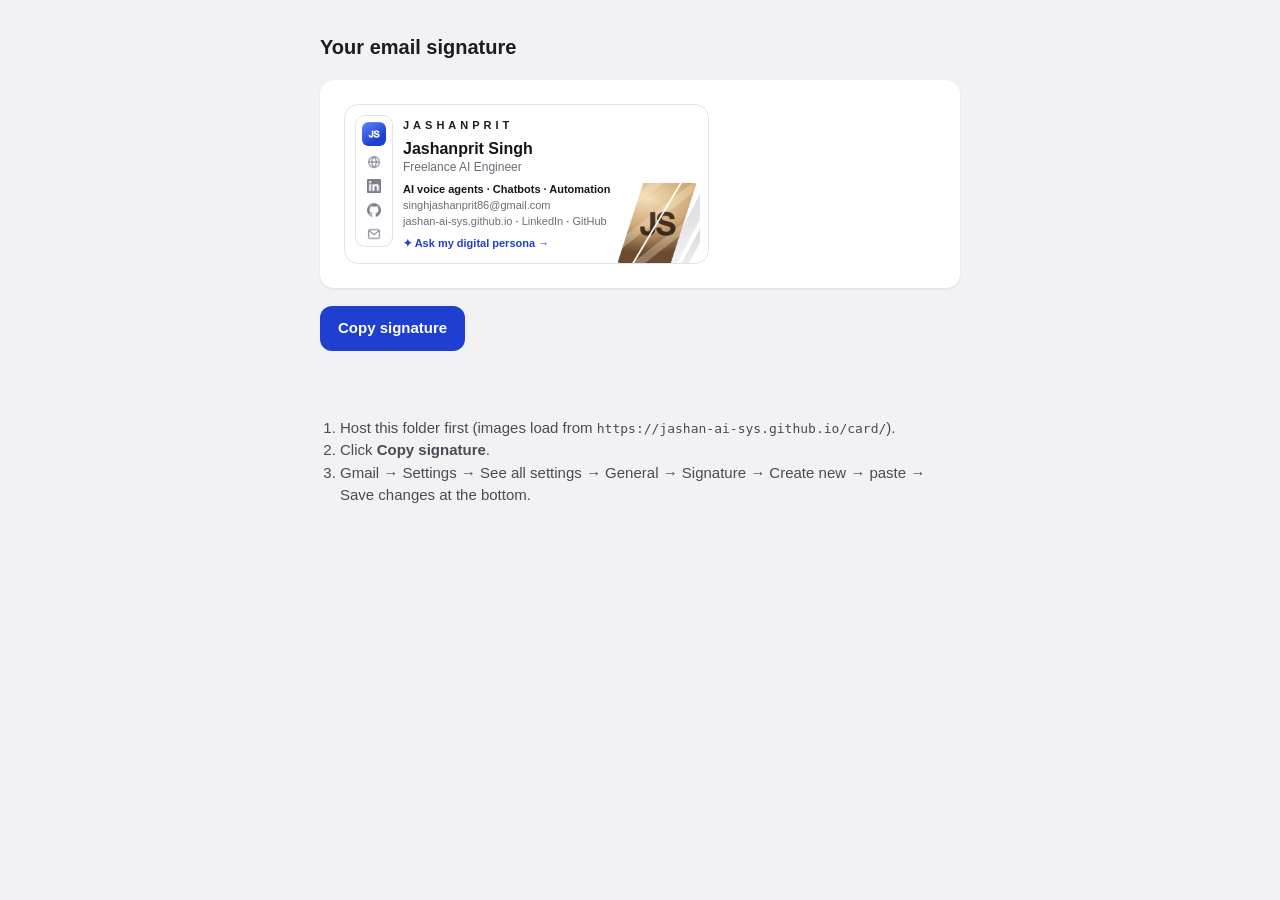
==== signature.html @ a91d68b1 "E-signature and profile card with scripted digital persona Gmail-safe signature generator (signature" ====
<!doctype html>
<html lang="en">
<head>
<meta charset="utf-8">
<meta name="viewport" content="width=device-width, initial-scale=1">
<title>Email signature · copy for Gmail</title>
<script src="config.js"></script>
<style>
  body { margin: 0; padding: 32px 16px; background: #f2f2f5; font: 15px/1.5 -apple-system, "Segoe UI", Roboto, sans-serif; color: #1c1c22; }
  main { max-width: 640px; margin: 0 auto; display: grid; gap: 18px; }
  h1 { font-size: 20px; margin: 0; }
  .preview { background: #fff; border-radius: 14px; padding: 24px; box-shadow: 0 1px 3px rgba(0,0,0,.08); overflow-x: auto; }
  button { justify-self: start; padding: 11px 18px; border-radius: 12px; border: 0; background: #1f3fd1; color: #fff; font: inherit; font-weight: 600; cursor: pointer; }
  ol { margin: 0; padding-left: 20px; color: #4a4a55; }
  .warn { background: #fff4d6; border-radius: 10px; padding: 10px 14px; color: #5c4600; }
  code { font-size: 13px; }
</style>
</head>
<body>
<main>
  <h1>Your email signature</h1>
  <p class="warn" id="warn" hidden></p>
  <div class="preview" id="preview"></div>
  <button id="copy" type="button">Copy signature</button>
  <p id="status" role="status"></p>
  <ol>
    <li>Host this folder first (images load from <code id="base"></code>).</li>
    <li>Click <b>Copy signature</b>.</li>
    <li>Gmail → Settings → See all settings → General → Signature → Create new → paste → Save changes at the bottom.</li>
  </ol>
</main>
<script>
const P = window.PROFILE;
const esc = (s) => String(s).replace(/[&<>"]/g, (c) => ({ "&": "&amp;", "<": "&lt;", ">": "&gt;", '"': "&quot;" })[c]);
const img = (name) => `${P.baseUrl}assets/sig/${name}.png`;
const profileUrl = P.baseUrl;
const social = P.links.filter((l) => l.id !== "globe");
const railIcons = [
  { id: "globe", url: P.website, label: "Portfolio" },
  ...social.map((l) => ({ id: l.id, url: l.url, label: l.label })),
  { id: "mail", url: `mailto:${P.email}`, label: "Email" },
];
const muted = "color:#6b6b76;text-decoration:none;";
// One text line per row: Outlook (Windows) ignores padding on <div> but honours it on <td>.
const line = (html, style = "") => `<tr><td style="font-size:11px;line-height:16px;${style}">${html}</td></tr>`;

// Rules for email clients: tables + inline styles + PNGs only (no <style>, flexbox, SVG or background
// images). Outer cells carry no vertical padding because Outlook copies the largest one to every cell
// in a row, which would lift the art off the bottom edge. Narrowest render is about 320px.
const signature = `
<table cellpadding="0" cellspacing="0" border="0" role="presentation" style="border-collapse:separate;border:1px solid #e2e2e8;border-radius:14px;background:#ffffff;font-family:Arial,Helvetica,sans-serif;">
  <tr>
    <td valign="top" style="padding:0 0 0 10px;">
      <table cellpadding="0" cellspacing="0" border="0" role="presentation"><tr><td style="padding:10px 0;">
        <table cellpadding="0" cellspacing="0" border="0" role="presentation" style="border-collapse:separate;border:1px solid #e2e2e8;border-radius:10px;">
          <tr><td align="center" style="padding:6px 6px 4px;"><a href="${esc(profileUrl)}"><img src="${img("mark")}" width="24" height="24" alt="${esc(P.initials)}" style="display:block;border:0;border-radius:6px;"></a></td></tr>
          ${railIcons.map((r) => `<tr><td align="center" style="padding:5px 6px;"><a href="${esc(r.url)}"><img src="${img(r.id)}" width="14" height="14" alt="${esc(r.label)}" style="display:block;border:0;"></a></td></tr>`).join("")}
        </table>
      </td></tr></table>
    </td>
    <td valign="top" style="padding:0 4px 0 10px;">
      <table cellpadding="0" cellspacing="0" border="0" role="presentation">
        ${line(esc(P.firstName.toUpperCase()), "padding-top:12px;letter-spacing:4px;color:#1c1c22;font-weight:700;")}
        <tr><td style="padding-top:6px;font-size:16px;line-height:20px;font-weight:700;"><a href="${esc(profileUrl)}" style="color:#14141a;text-decoration:none;">${esc(P.name)}</a></td></tr>
        ${line(esc(P.role), "font-size:12px;color:#6b6b76;")}
        ${line(esc(P.tagline), "padding-top:6px;font-weight:700;color:#14141a;")}
        ${line(`<a href="mailto:${esc(P.email)}" style="${muted}">${esc(P.email)}</a>`)}
        ${line([{ url: P.website, label: new URL(P.website).host }, ...social]
          .map((l) => `<a href="${esc(l.url)}" style="${muted}">${esc(l.label)}</a>`).join(" &middot; "))}
        ${line(`<a href="${esc(profileUrl)}" style="color:#1f3fd1;text-decoration:none;">&#10022; Ask my digital persona &rarr;</a>`, "padding:6px 0 12px;font-weight:700;")}
      </table>
    </td>
    <td valign="bottom" style="padding:0 8px 0 0;">
      <a href="${esc(profileUrl)}"><img src="${img("art")}" width="86" height="80" alt="${esc(P.name)}" style="display:block;border:0;"></a>
    </td>
  </tr>
</table>`.trim();

const plain = [P.name, P.role, P.email, P.website, `Ask my digital persona: ${profileUrl}`].join("\n");

document.getElementById("preview").innerHTML = signature;
document.getElementById("base").textContent = P.baseUrl;

// Warn when previewing from disk: the preview images come from baseUrl, which may not be live yet.
const probe = new Image();
probe.onerror = () => {
  const w = document.getElementById("warn");
  w.hidden = false;
  w.textContent = `Images aren't loading from ${P.baseUrl}. Host this folder there (or change baseUrl in config.js) before pasting into Gmail.`;
};
probe.src = img("mark");

document.getElementById("copy").addEventListener("click", async () => {
  const status = document.getElementById("status");
  try {
    await navigator.clipboard.write([new ClipboardItem({
      "text/html": new Blob([signature], { type: "text/html" }),
      "text/plain": new Blob([plain], { type: "text/plain" }),
    })]);
    status.textContent = "Copied. Paste it into Gmail's signature box.";
  } catch {
    // No async clipboard (older browser, file://): select the preview and use the legacy copy command.
    const range = document.createRange();
    range.selectNodeContents(document.getElementById("preview"));
    getSelection().removeAllRanges();
    getSelection().addRange(range);
    status.textContent = document.execCommand("copy")
      ? "Copied. Paste it into Gmail's signature box."
      : "The signature is selected. Copy the selection, then paste it into Gmail.";
  }
});
</script>
</body>
</html>
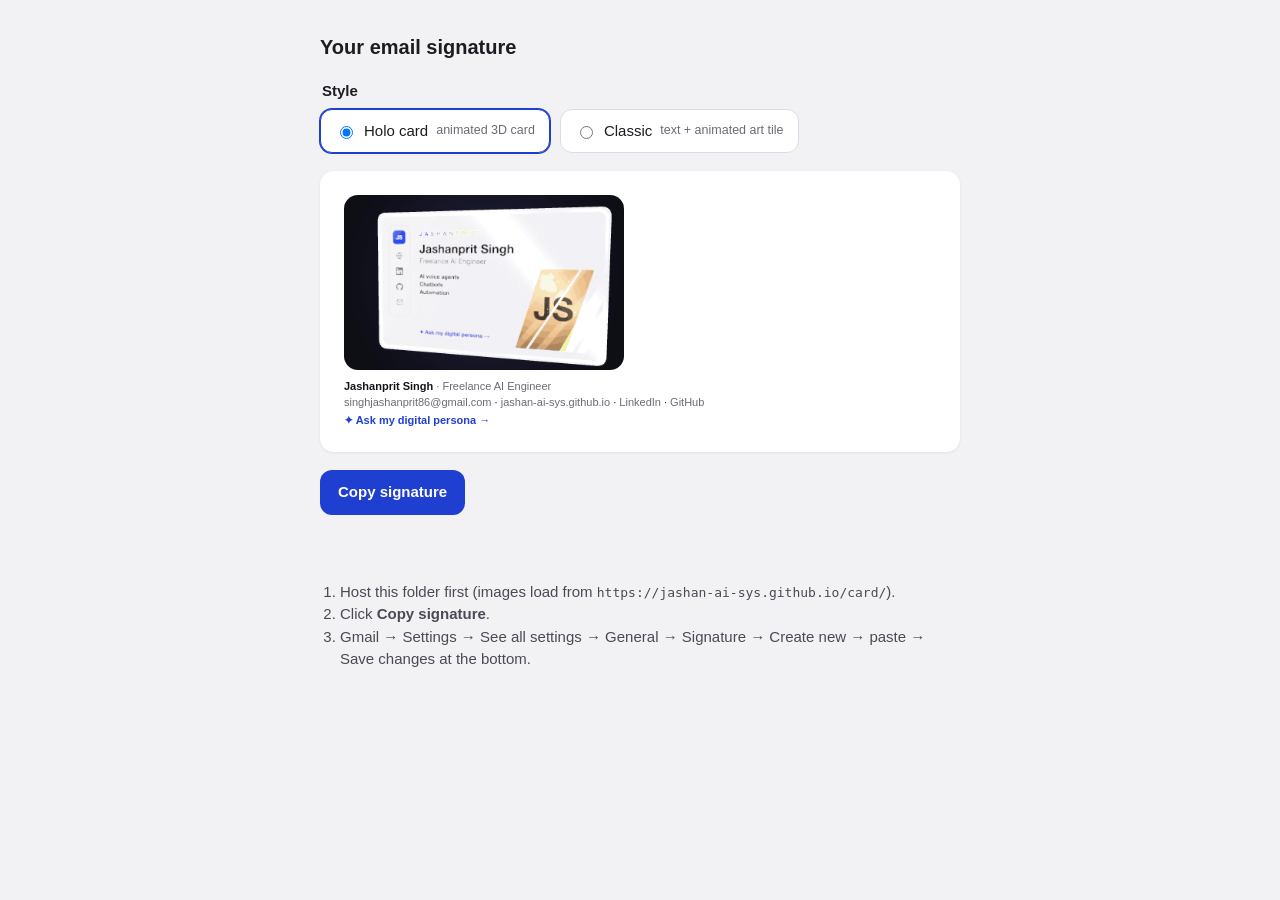
==== commit a620ddb6: "Holographic 3D card: live on the profile, animated in the email signature - three.js holo card in th" ====
--- a/signature.html
+++ b/signature.html
@@ -4,21 +4,33 @@
 <meta charset="utf-8">
 <meta name="viewport" content="width=device-width, initial-scale=1">
 <title>Email signature · copy for Gmail</title>
+<link rel="icon" href="assets/sig/mark.png">
 <script src="config.js"></script>
 <style>
   body { margin: 0; padding: 32px 16px; background: #f2f2f5; font: 15px/1.5 -apple-system, "Segoe UI", Roboto, sans-serif; color: #1c1c22; }
   main { max-width: 640px; margin: 0 auto; display: grid; gap: 18px; }
   h1 { font-size: 20px; margin: 0; }
   .preview { background: #fff; border-radius: 14px; padding: 24px; box-shadow: 0 1px 3px rgba(0,0,0,.08); overflow-x: auto; }
+  button:disabled { opacity: .45; cursor: not-allowed; }
   button { justify-self: start; padding: 11px 18px; border-radius: 12px; border: 0; background: #1f3fd1; color: #fff; font: inherit; font-weight: 600; cursor: pointer; }
   ol { margin: 0; padding-left: 20px; color: #4a4a55; }
   .warn { background: #fff4d6; border-radius: 10px; padding: 10px 14px; color: #5c4600; }
   code { font-size: 13px; }
+  .pick { display: flex; flex-wrap: wrap; gap: 10px; border: 0; padding: 0; margin: 0; }
+  .pick legend { font-weight: 600; margin-bottom: 6px; }
+  .pick label { display: flex; align-items: center; gap: 8px; background: #fff; border: 1px solid #dcdce4; border-radius: 12px; padding: 10px 14px; cursor: pointer; }
+  .pick label:has(:checked) { border-color: #1f3fd1; box-shadow: 0 0 0 1px #1f3fd1; }
+  .pick small { color: #6b6b76; }
 </style>
 </head>
 <body>
 <main>
   <h1>Your email signature</h1>
+  <fieldset class="pick">
+    <legend>Style</legend>
+    <label><input type="radio" name="style" value="holo" checked> Holo card <small>animated 3D card</small></label>
+    <label><input type="radio" name="style" value="classic"> Classic <small>text + animated art tile</small></label>
+  </fieldset>
   <p class="warn" id="warn" hidden></p>
   <div class="preview" id="preview"></div>
   <button id="copy" type="button">Copy signature</button>
@@ -46,8 +58,8 @@
 
 // Rules for email clients: tables + inline styles + PNGs only (no <style>, flexbox, SVG or background
 // images). Outer cells carry no vertical padding because Outlook copies the largest one to every cell
-// in a row, which would lift the art off the bottom edge. Narrowest render is about 320px.
-const signature = `
+// in a row, which would lift the art off the bottom edge. Narrowest render is about 306px.
+const classic = `
 <table cellpadding="0" cellspacing="0" border="0" role="presentation" style="border-collapse:separate;border:1px solid #e2e2e8;border-radius:14px;background:#ffffff;font-family:Arial,Helvetica,sans-serif;">
   <tr>
     <td valign="top" style="padding:0 0 0 10px;">
@@ -71,24 +83,59 @@
       </table>
     </td>
     <td valign="bottom" style="padding:0 8px 0 0;">
-      <a href="${esc(profileUrl)}"><img src="${img("art")}" width="86" height="80" alt="${esc(P.name)}" style="display:block;border:0;"></a>
+      <a href="${esc(profileUrl)}"><img src="${P.baseUrl}assets/sig/art.gif" width="86" height="80" alt="${esc(P.name)}" style="display:block;border:0;"></a>
     </td>
   </tr>
 </table>`.trim();
 
+// The whole signature as one animated holo card (the page's 3D card, rendered by render-gif.sh).
+// The text line underneath keeps name, email and links when a client blocks images or shows the
+// GIF as a still (Outlook desktop shows frame 0, which is the card flat and centred).
+const holo = `
+<table cellpadding="0" cellspacing="0" border="0" role="presentation" style="font-family:Arial,Helvetica,sans-serif;">
+  <tr><td><a href="${esc(profileUrl)}"><img src="${P.baseUrl}assets/sig/card.gif" width="280" height="175" alt="${esc(`${P.name}, ${P.role}. Open my card and ask my digital persona.`)}" style="display:block;border:0;border-radius:14px;max-width:100%;height:auto;"></a></td></tr>
+  ${line(`<b style="color:#14141a;">${esc(P.name)}</b> &middot; ${esc(P.role)}`, "padding-top:8px;color:#6b6b76;")}
+  ${line([{ url: `mailto:${P.email}`, label: P.email }, { url: P.website, label: new URL(P.website).host }, ...social]
+    .map((l) => `<a href="${esc(l.url)}" style="${muted}">${esc(l.label)}</a>`).join(" &middot; "))}
+  ${line(`<a href="${esc(profileUrl)}" style="color:#1f3fd1;text-decoration:none;font-weight:700;">&#10022; Ask my digital persona &rarr;</a>`, "padding-top:2px;")}
+</table>`.trim();
+
+const variants = { holo, classic };
+let signature = holo;
+
 const plain = [P.name, P.role, P.email, P.website, `Ask my digital persona: ${profileUrl}`].join("\n");
 
-document.getElementById("preview").innerHTML = signature;
+const show = (name) => {
+  signature = variants[name];
+  document.getElementById("preview").innerHTML = signature;
+  document.getElementById("status").textContent = "";
+  checkImages();
+};
+const checkedStyle = () => document.querySelector('input[name="style"]:checked').value;
+document.querySelectorAll('input[name="style"]').forEach((r) => r.addEventListener("change", () => show(r.value)));
+addEventListener("pageshow", () => show(checkedStyle())); // browsers restore the radio on back/forward
+show(checkedStyle());
 document.getElementById("base").textContent = P.baseUrl;
 
-// Warn when previewing from disk: the preview images come from baseUrl, which may not be live yet.
-const probe = new Image();
-probe.onerror = () => {
-  const w = document.getElementById("warn");
-  w.hidden = false;
-  w.textContent = `Images aren't loading from ${P.baseUrl}. Host this folder there (or change baseUrl in config.js) before pasting into Gmail.`;
-};
-probe.src = img("mark");
+// Every image in the signature loads from baseUrl. If any fails (folder not hosted yet, or a new
+// GIF not deployed), say so and block Copy so a broken signature never reaches Gmail.
+function checkImages() {
+  const warn = document.getElementById("warn");
+  const copy = document.getElementById("copy");
+  const imgs = [...document.querySelectorAll("#preview img")];
+  const failed = new Set();
+  const update = () => {
+    warn.hidden = failed.size === 0;
+    copy.disabled = failed.size > 0;
+    warn.textContent = `${failed.size} image(s) aren't loading from ${P.baseUrl} (${[...failed].join(", ")}). Host or redeploy this folder there before copying.`;
+  };
+  imgs.forEach((im) => {
+    const name = im.src.split("/").pop();
+    if (im.complete && im.naturalWidth === 0) failed.add(name);
+    im.addEventListener("error", () => { failed.add(name); update(); });
+  });
+  update();
+}
 
 document.getElementById("copy").addEventListener("click", async () => {
   const status = document.getElementById("status");
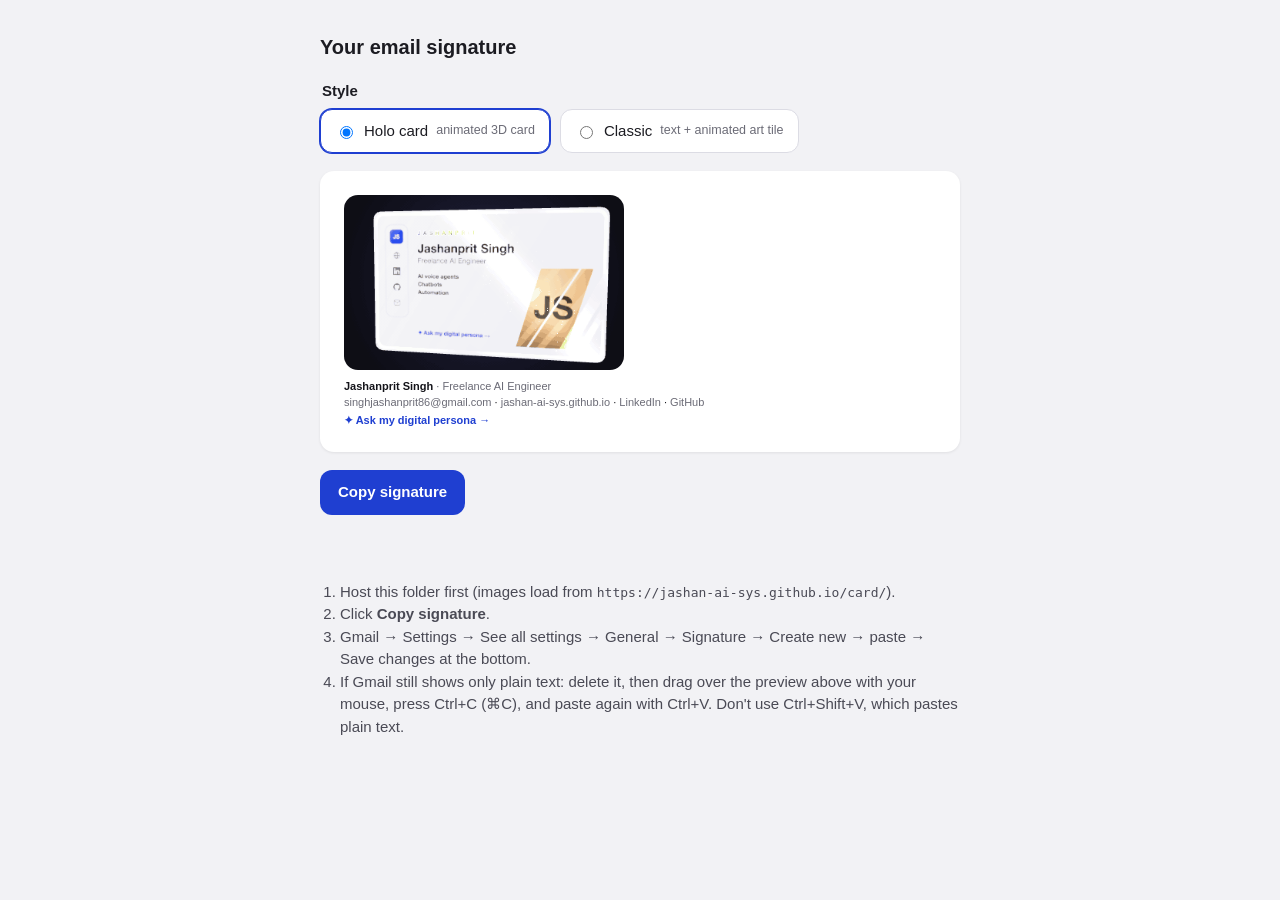
==== commit befab9c7: "Copy signature via a copy event so Gmail pastes the HTML Gmail's signature editor pasted only the pl" ====
--- a/signature.html
+++ b/signature.html
@@ -39,6 +39,7 @@
     <li>Host this folder first (images load from <code id="base"></code>).</li>
     <li>Click <b>Copy signature</b>.</li>
     <li>Gmail → Settings → See all settings → General → Signature → Create new → paste → Save changes at the bottom.</li>
+    <li>If Gmail still shows only plain text: delete it, then drag over the preview above with your mouse, press Ctrl+C (⌘C), and paste again with Ctrl+V. Don't use Ctrl+Shift+V, which pastes plain text.</li>
   </ol>
 </main>
 <script>
@@ -137,24 +138,29 @@
   update();
 }
 
-document.getElementById("copy").addEventListener("click", async () => {
+// Copy through a `copy` event, the same path as selecting text and pressing Ctrl+C. Gmail's signature
+// editor pasted only the plain-text flavour when the HTML came from navigator.clipboard.write
+// (Chrome sanitises that HTML), so the async Clipboard API is deliberately not used here.
+document.getElementById("copy").addEventListener("click", () => {
   const status = document.getElementById("status");
-  try {
-    await navigator.clipboard.write([new ClipboardItem({
-      "text/html": new Blob([signature], { type: "text/html" }),
-      "text/plain": new Blob([plain], { type: "text/plain" }),
-    })]);
-    status.textContent = "Copied. Paste it into Gmail's signature box.";
-  } catch {
-    // No async clipboard (older browser, file://): select the preview and use the legacy copy command.
-    const range = document.createRange();
-    range.selectNodeContents(document.getElementById("preview"));
-    getSelection().removeAllRanges();
-    getSelection().addRange(range);
-    status.textContent = document.execCommand("copy")
-      ? "Copied. Paste it into Gmail's signature box."
-      : "The signature is selected. Copy the selection, then paste it into Gmail.";
+  const onCopy = (e) => {
+    e.clipboardData.setData("text/html", signature);
+    e.clipboardData.setData("text/plain", plain);
+    e.preventDefault();
+  };
+  document.addEventListener("copy", onCopy);
+  const ok = document.execCommand("copy");
+  document.removeEventListener("copy", onCopy);
+  if (ok) {
+    status.textContent = "Copied. Paste it into Gmail's signature box with Ctrl+V (⌘V on a Mac).";
+    return;
   }
+  // Copy command blocked: select the preview so a manual Ctrl+C copies the rendered signature.
+  const range = document.createRange();
+  range.selectNodeContents(document.getElementById("preview"));
+  getSelection().removeAllRanges();
+  getSelection().addRange(range);
+  status.textContent = "The signature is selected. Press Ctrl+C (⌘C on a Mac), then paste it into Gmail.";
 });
 </script>
 </body>
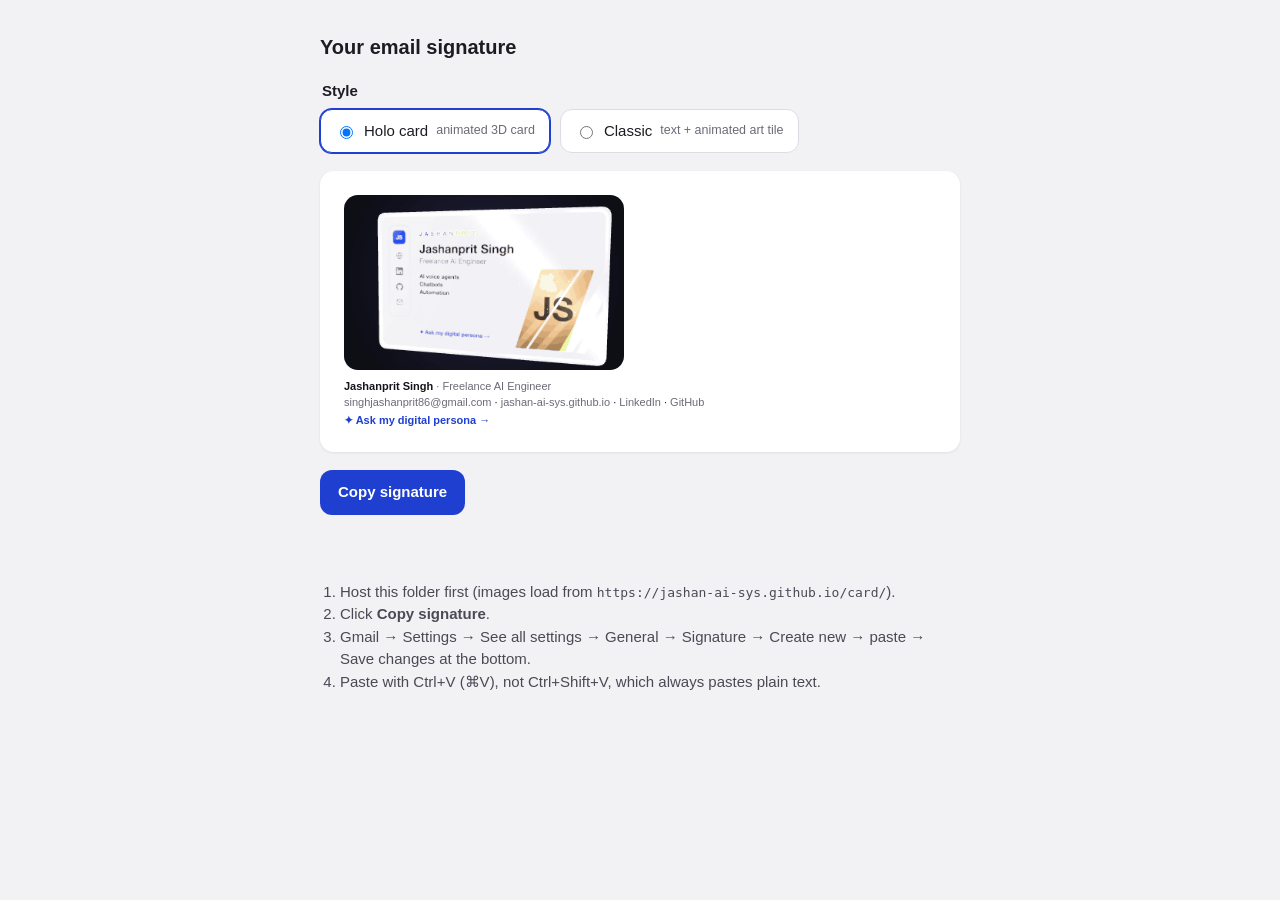
==== commit b38daf91: "Copy signature as a selection of the rendered preview Gmail still pasted the plain-text flavour when" ====
--- a/signature.html
+++ b/signature.html
@@ -39,7 +39,7 @@
     <li>Host this folder first (images load from <code id="base"></code>).</li>
     <li>Click <b>Copy signature</b>.</li>
     <li>Gmail → Settings → See all settings → General → Signature → Create new → paste → Save changes at the bottom.</li>
-    <li>If Gmail still shows only plain text: delete it, then drag over the preview above with your mouse, press Ctrl+C (⌘C), and paste again with Ctrl+V. Don't use Ctrl+Shift+V, which pastes plain text.</li>
+    <li>Paste with Ctrl+V (⌘V), not Ctrl+Shift+V, which always pastes plain text.</li>
   </ol>
 </main>
 <script>
@@ -104,7 +104,6 @@
 const variants = { holo, classic };
 let signature = holo;
 
-const plain = [P.name, P.role, P.email, P.website, `Ask my digital persona: ${profileUrl}`].join("\n");
 
 const show = (name) => {
   signature = variants[name];
@@ -138,29 +137,22 @@
   update();
 }
 
-// Copy through a `copy` event, the same path as selecting text and pressing Ctrl+C. Gmail's signature
-// editor pasted only the plain-text flavour when the HTML came from navigator.clipboard.write
-// (Chrome sanitises that HTML), so the async Clipboard API is deliberately not used here.
+// Copy the rendered preview as a selection: exactly what dragging over it and pressing Ctrl+C does,
+// so the browser builds the clipboard HTML itself. Gmail's signature editor pasted only plain text
+// when the page handed it an HTML string (tried both navigator.clipboard.write and a copy event).
 document.getElementById("copy").addEventListener("click", () => {
   const status = document.getElementById("status");
-  const onCopy = (e) => {
-    e.clipboardData.setData("text/html", signature);
-    e.clipboardData.setData("text/plain", plain);
-    e.preventDefault();
-  };
-  document.addEventListener("copy", onCopy);
-  const ok = document.execCommand("copy");
-  document.removeEventListener("copy", onCopy);
-  if (ok) {
-    status.textContent = "Copied. Paste it into Gmail's signature box with Ctrl+V (⌘V on a Mac).";
-    return;
-  }
-  // Copy command blocked: select the preview so a manual Ctrl+C copies the rendered signature.
   const range = document.createRange();
   range.selectNodeContents(document.getElementById("preview"));
-  getSelection().removeAllRanges();
-  getSelection().addRange(range);
-  status.textContent = "The signature is selected. Press Ctrl+C (⌘C on a Mac), then paste it into Gmail.";
+  const sel = getSelection();
+  sel.removeAllRanges();
+  sel.addRange(range);
+  if (document.execCommand("copy")) {
+    sel.removeAllRanges();
+    status.textContent = "Copied. Paste it into Gmail's signature box with Ctrl+V (⌘V on a Mac).";
+  } else {
+    status.textContent = "The signature is selected. Press Ctrl+C (⌘C on a Mac), then paste it into Gmail.";
+  }
 });
 </script>
 </body>
